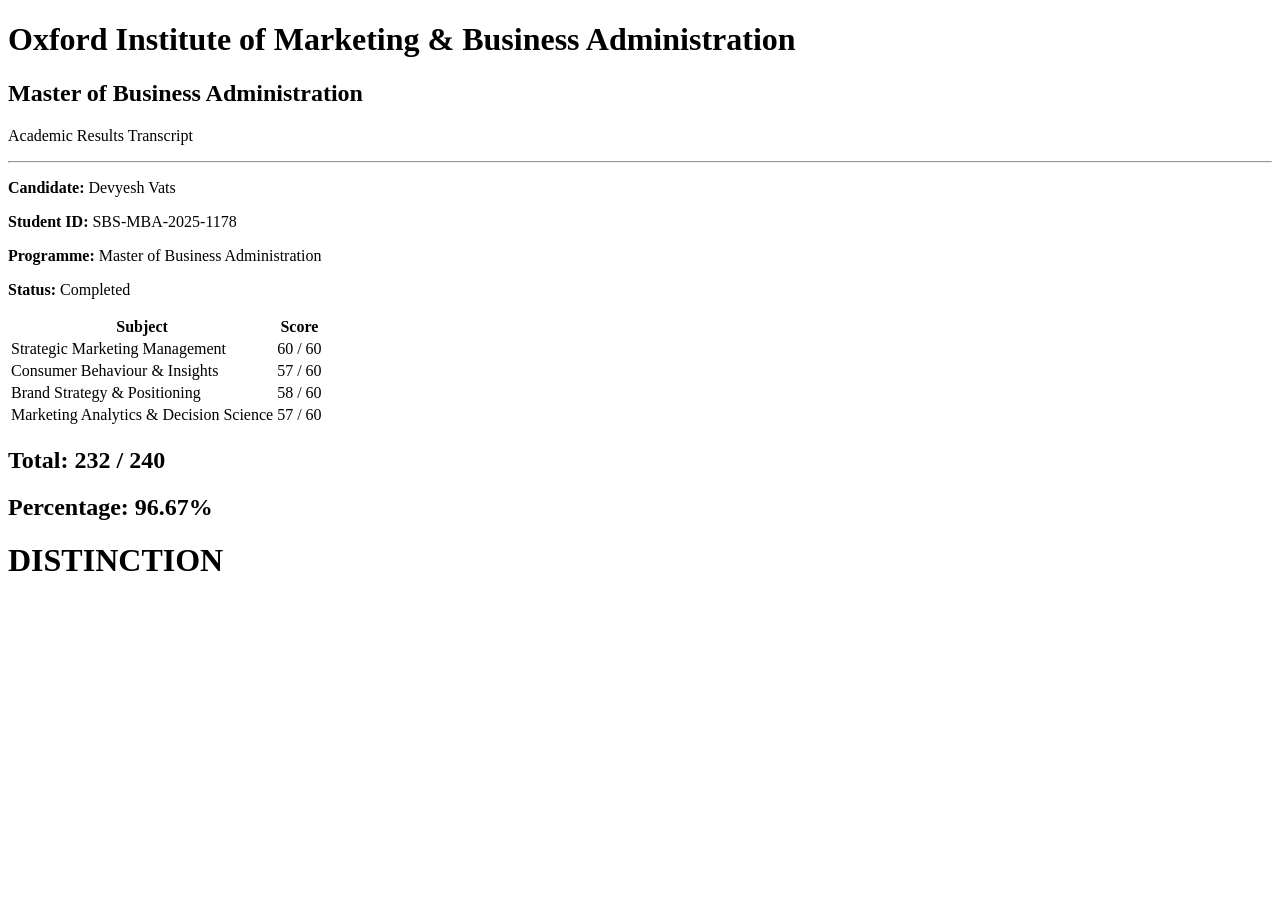
==== results.html @ 126247f2 "results.html" ====
<!DOCTYPE html>
<html>
<head>
    <title>Results Portal</title>
    <link rel="stylesheet" href="style.css">
</head>
<body>

<div class="results-wrapper">

    <div class="certificate">

        <h1>Oxford Institute of Marketing & Business Administration</h1>

        <h2>Master of Business Administration</h2>

        <p>Academic Results Transcript</p>

        <hr>

        <div class="student-info">

            <p><strong>Candidate:</strong> Devyesh Vats</p>
            <p><strong>Student ID:</strong> SBS-MBA-2025-1178</p>
            <p><strong>Programme:</strong> Master of Business Administration</p>
            <p><strong>Status:</strong> Completed</p>

        </div>

        <table>

            <tr>
                <th>Subject</th>
                <th>Score</th>
            </tr>

            <tr>
                <td>Strategic Marketing Management</td>
                <td>60 / 60</td>
            </tr>

            <tr>
                <td>Consumer Behaviour & Insights</td>
                <td>57 / 60</td>
            </tr>

            <tr>
                <td>Brand Strategy & Positioning</td>
                <td>58 / 60</td>
            </tr>

            <tr>
                <td>Marketing Analytics & Decision Science</td>
                <td>57 / 60</td>
            </tr>

        </table>

        <div class="final-result">

            <h2>Total: 232 / 240</h2>

            <h2>Percentage: 96.67%</h2>

            <h1 class="distinction">
                DISTINCTION
            </h1>

        </div>

    </div>

</div>

</body>
</html>
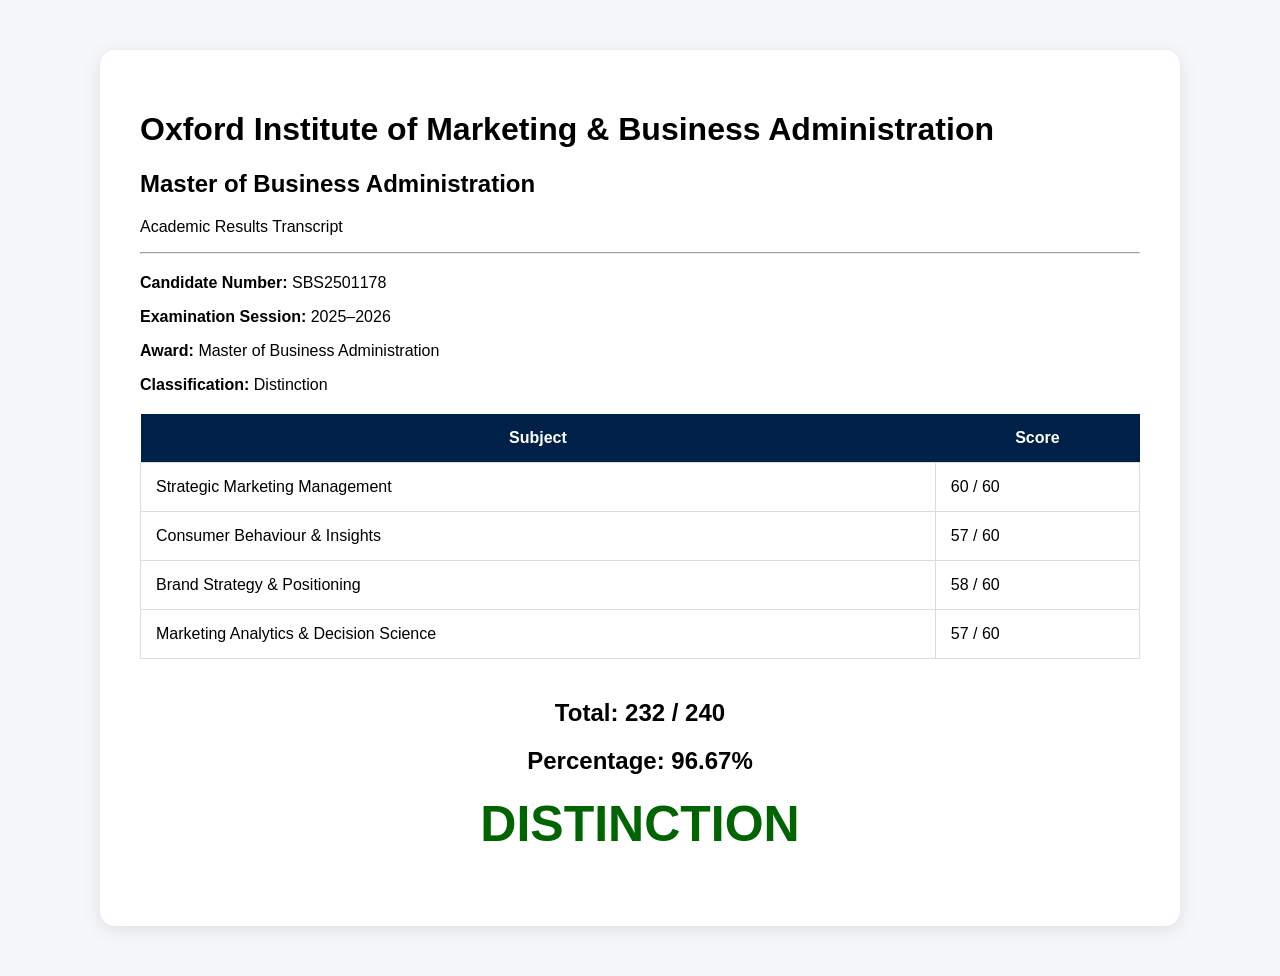
==== commit ff863657: "results.html" ====
--- a/results.html
+++ b/results.html
@@ -20,10 +20,10 @@
 
         <div class="student-info">
 
-            <p><strong>Candidate:</strong> Devyesh Vats</p>
-            <p><strong>Student ID:</strong> SBS-MBA-2025-1178</p>
-            <p><strong>Programme:</strong> Master of Business Administration</p>
-            <p><strong>Status:</strong> Completed</p>
+           <p><strong>Candidate Number:</strong> SBS2501178</p>
+<p><strong>Examination Session:</strong> 2025–2026</p>
+<p><strong>Award:</strong> Master of Business Administration</p>
+<p><strong>Classification:</strong> Distinction</p>
 
         </div>
 
--- a/style.css
+++ b/style.css
@@ -0,0 +1,138 @@
+body{
+
+    margin:0;
+    font-family:Arial, sans-serif;
+    background:#f5f7fb;
+
+}
+
+.login-container{
+
+    display:flex;
+    flex-direction:column;
+    justify-content:center;
+    align-items:center;
+    height:100vh;
+
+}
+
+.logo{
+
+    text-align:center;
+    margin-bottom:30px;
+
+}
+
+.logo h1{
+
+    color:#002147;
+
+}
+
+.card{
+
+    background:white;
+    width:400px;
+    padding:35px;
+    border-radius:12px;
+    box-shadow:0 4px 20px rgba(0,0,0,0.1);
+
+}
+
+.card h2{
+
+    text-align:center;
+
+}
+
+input{
+
+    width:100%;
+    padding:14px;
+    margin-top:15px;
+    border:1px solid #ccc;
+    border-radius:8px;
+    box-sizing:border-box;
+
+}
+
+button{
+
+    width:100%;
+    margin-top:20px;
+    padding:14px;
+    background:#002147;
+    color:white;
+    border:none;
+    border-radius:8px;
+    cursor:pointer;
+
+}
+
+button:hover{
+
+    opacity:0.9;
+
+}
+
+.results-wrapper{
+
+    padding:50px;
+
+}
+
+.certificate{
+
+    background:white;
+    max-width:1000px;
+    margin:auto;
+    padding:40px;
+    border-radius:15px;
+    box-shadow:0 4px 20px rgba(0,0,0,0.1);
+
+}
+
+.student-info{
+
+    margin-top:20px;
+    margin-bottom:20px;
+
+}
+
+table{
+
+    width:100%;
+    border-collapse:collapse;
+    margin-top:20px;
+
+}
+
+table th{
+
+    background:#002147;
+    color:white;
+    padding:15px;
+
+}
+
+table td{
+
+    padding:15px;
+    border:1px solid #ddd;
+
+}
+
+.final-result{
+
+    margin-top:40px;
+    text-align:center;
+
+}
+
+.distinction{
+
+    color:#006400;
+    font-size:50px;
+    margin-top:20px;
+
+}
